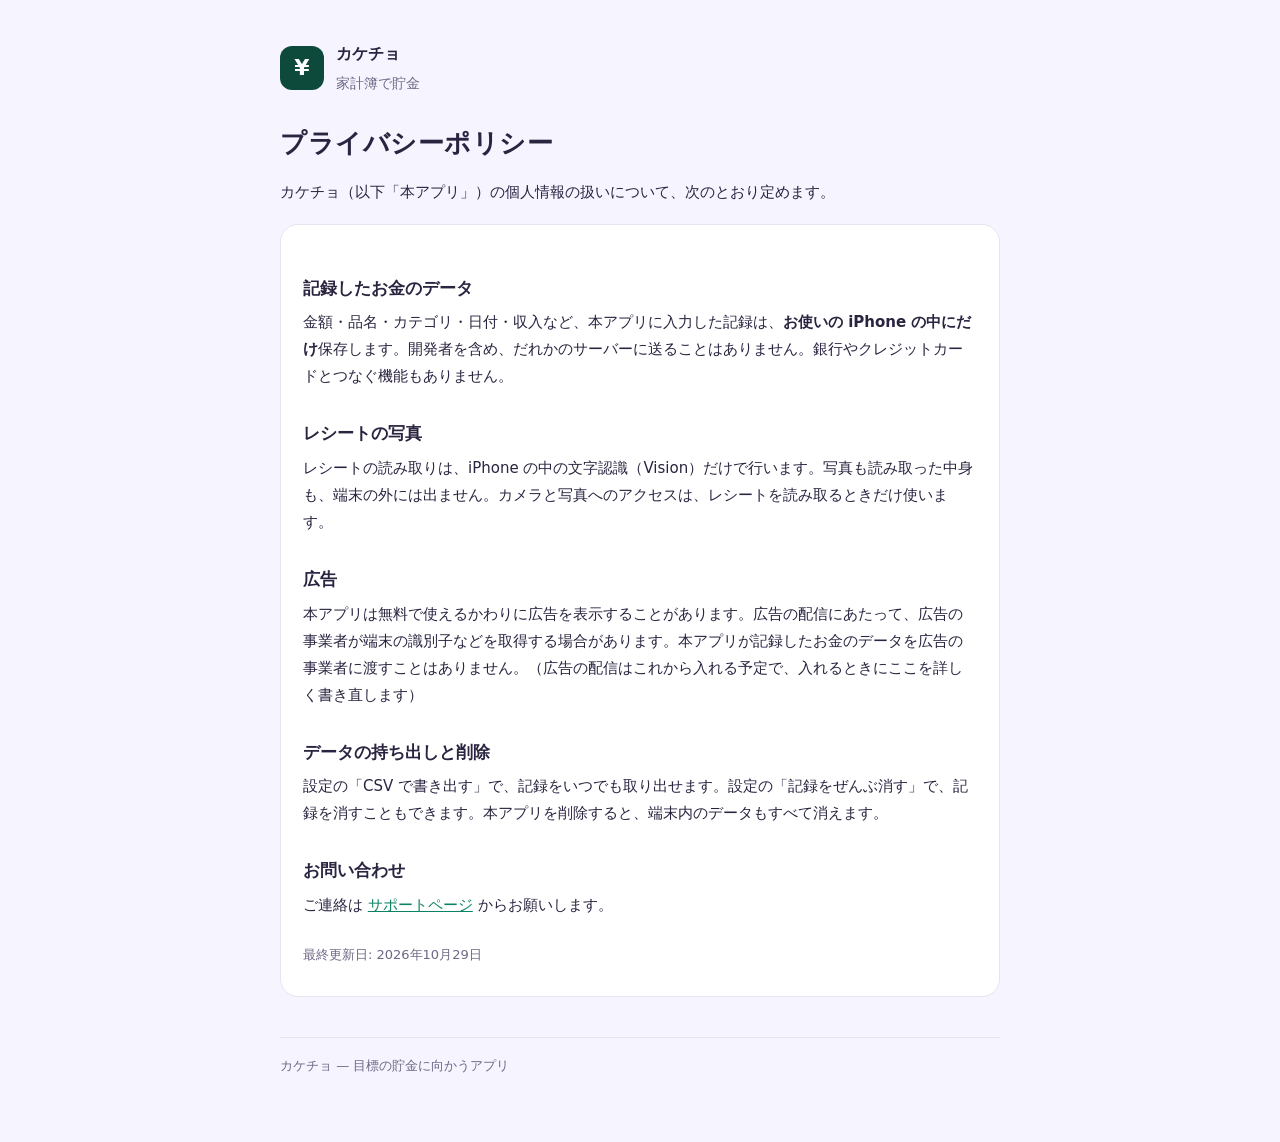
==== index.html @ c4be2d9c "カケチョのプライバシーポリシーとサポートページ App Store Connect に出す2つのURLの中身。  Co-Authored-By: Claude Sonnet 5.5 <noreply@" ====
<!doctype html>
<html lang="ja">
<head>
<meta charset="utf-8">
<meta name="viewport" content="width=device-width, initial-scale=1">
<title>プライバシーポリシー｜カケチョ</title>
<meta name="description" content="家計簿アプリ「カケチョ」のプライバシーポリシー。記録はお使いの iPhone の中にだけ保存します。">
<link rel="stylesheet" href="style.css">
</head>
<body>
<div class="wrap">
  <header>
    <div class="name">
      <div class="mark">¥</div>
      <div>
        <div style="font-weight:700">カケチョ</div>
        <div class="lead">家計簿で貯金</div>
      </div>
    </div>
    <h1>プライバシーポリシー</h1>
  </header>

  <p>カケチョ（以下「本アプリ」）の個人情報の扱いについて、次のとおり定めます。</p>

  <div class="card">
    <h2>記録したお金のデータ</h2>
    <p>金額・品名・カテゴリ・日付・収入など、本アプリに入力した記録は、<strong>お使いの iPhone の中にだけ</strong>保存します。開発者を含め、だれかのサーバーに送ることはありません。銀行やクレジットカードとつなぐ機能もありません。</p>

    <h2>レシートの写真</h2>
    <p>レシートの読み取りは、iPhone の中の文字認識（Vision）だけで行います。写真も読み取った中身も、端末の外には出ません。カメラと写真へのアクセスは、レシートを読み取るときだけ使います。</p>

    <h2>広告</h2>
    <p>本アプリは無料で使えるかわりに広告を表示することがあります。広告の配信にあたって、広告の事業者が端末の識別子などを取得する場合があります。本アプリが記録したお金のデータを広告の事業者に渡すことはありません。（広告の配信はこれから入れる予定で、入れるときにここを詳しく書き直します）</p>

    <h2>データの持ち出しと削除</h2>
    <p>設定の「CSV で書き出す」で、記録をいつでも取り出せます。設定の「記録をぜんぶ消す」で、記録を消すこともできます。本アプリを削除すると、端末内のデータもすべて消えます。</p>

    <h2>お問い合わせ</h2>
    <p>ご連絡は <a href="support/">サポートページ</a> からお願いします。</p>

    <p class="updated">最終更新日: 2026年10月29日</p>
  </div>

  <footer>カケチョ — 目標の貯金に向かうアプリ</footer>
</div>
</body>
</html>
---- style.css ----
:root {
  --ink: #2b2440;
  --muted: #6e6786;
  --ground: #f6f5ff;
  --card: #ffffff;
  --theme: #0b8266;
  --line: #e7e4f2;
}
* { box-sizing: border-box; }
body {
  margin: 0;
  padding: 0 16px 64px;
  background: var(--ground);
  color: var(--ink);
  font-family: "Hiragino Maru Gothic ProN", "Hiragino Sans", "Yu Gothic", system-ui, sans-serif;
  line-height: 1.8;
  -webkit-text-size-adjust: 100%;
}
.wrap { max-width: 720px; margin: 0 auto; }
header { padding: 40px 0 8px; }
.name { display: flex; align-items: center; gap: 12px; }
.mark {
  width: 44px; height: 44px; border-radius: 12px; flex: none;
  background: #0e4a3c; color: #fff; display: grid; place-items: center;
  font-size: 22px; font-weight: 700;
}
h1 { font-size: 26px; margin: 24px 0 4px; letter-spacing: .02em; }
h2 { font-size: 17px; margin: 28px 0 6px; }
p, li { font-size: 15px; margin: 0 0 10px; }
a { color: var(--theme); }
.card {
  background: var(--card); border-radius: 18px; padding: 20px 22px;
  margin-top: 18px; border: 1px solid var(--line);
}
.lead { color: var(--muted); font-size: 14px; margin-top: 2px; }
.updated { color: var(--muted); font-size: 13px; margin-top: 24px; }
footer { color: var(--muted); font-size: 13px; margin-top: 40px; border-top: 1px solid var(--line); padding-top: 16px; }
strong { font-weight: 700; }
@media (prefers-color-scheme: dark) {
  :root { --ink: #ece9f6; --muted: #a49cbd; --ground: #17142200; --card: #221d33; --line: #342c4c; }
  body { background: #191527; }
}
.mail {
  display: inline-block; text-decoration: none; font-weight: 700;
  border: 1px solid var(--theme); border-radius: 999px;
  padding: 10px 20px; overflow-wrap: anywhere;
}
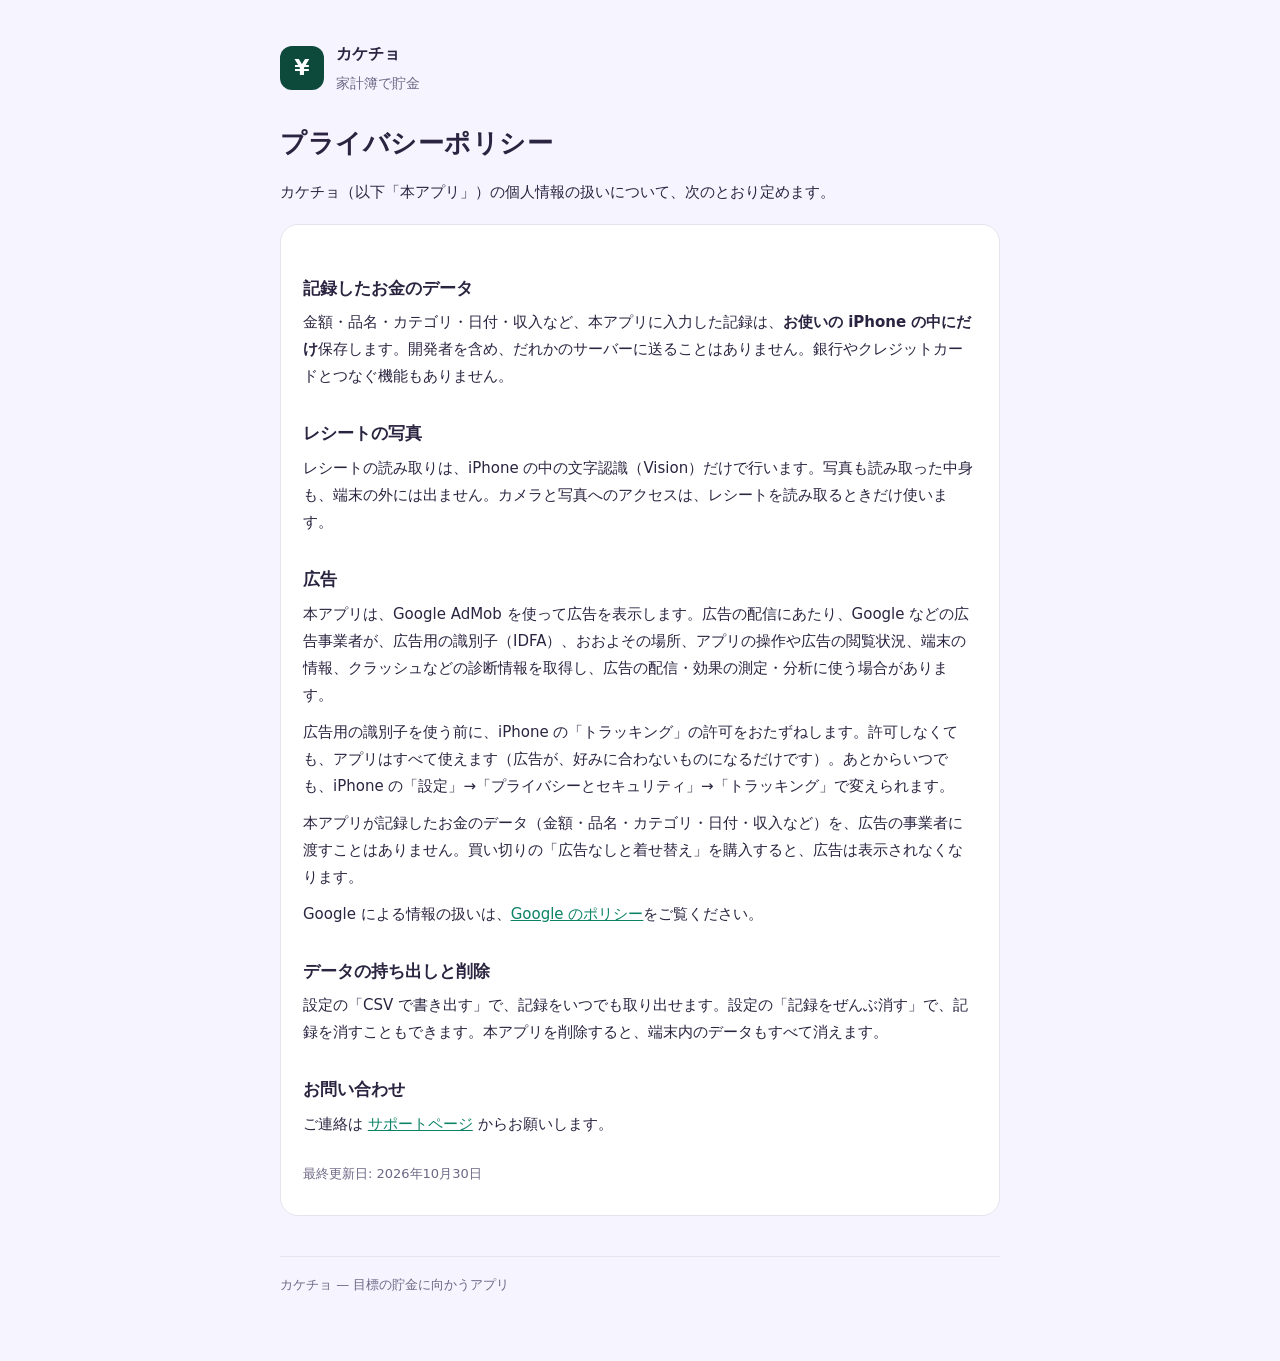
==== commit cc30854f: "プライバシーポリシーに広告(Google AdMob)のことを書いた" ====
--- a/index.html
+++ b/index.html
@@ -30,7 +30,10 @@
     <p>レシートの読み取りは、iPhone の中の文字認識（Vision）だけで行います。写真も読み取った中身も、端末の外には出ません。カメラと写真へのアクセスは、レシートを読み取るときだけ使います。</p>
 
     <h2>広告</h2>
-    <p>本アプリは無料で使えるかわりに広告を表示することがあります。広告の配信にあたって、広告の事業者が端末の識別子などを取得する場合があります。本アプリが記録したお金のデータを広告の事業者に渡すことはありません。（広告の配信はこれから入れる予定で、入れるときにここを詳しく書き直します）</p>
+    <p>本アプリは、Google AdMob を使って広告を表示します。広告の配信にあたり、Google などの広告事業者が、広告用の識別子（IDFA）、おおよその場所、アプリの操作や広告の閲覧状況、端末の情報、クラッシュなどの診断情報を取得し、広告の配信・効果の測定・分析に使う場合があります。</p>
+    <p>広告用の識別子を使う前に、iPhone の「トラッキング」の許可をおたずねします。許可しなくても、アプリはすべて使えます（広告が、好みに合わないものになるだけです）。あとからいつでも、iPhone の「設定」→「プライバシーとセキュリティ」→「トラッキング」で変えられます。</p>
+    <p>本アプリが記録したお金のデータ（金額・品名・カテゴリ・日付・収入など）を、広告の事業者に渡すことはありません。買い切りの「広告なしと着せ替え」を購入すると、広告は表示されなくなります。</p>
+    <p>Google による情報の扱いは、<a href="https://policies.google.com/technologies/partner-sites">Google のポリシー</a>をご覧ください。</p>
 
     <h2>データの持ち出しと削除</h2>
     <p>設定の「CSV で書き出す」で、記録をいつでも取り出せます。設定の「記録をぜんぶ消す」で、記録を消すこともできます。本アプリを削除すると、端末内のデータもすべて消えます。</p>
@@ -38,7 +41,7 @@
     <h2>お問い合わせ</h2>
     <p>ご連絡は <a href="support/">サポートページ</a> からお願いします。</p>
 
-    <p class="updated">最終更新日: 2026年10月29日</p>
+    <p class="updated">最終更新日: 2026年10月30日</p>
   </div>
 
   <footer>カケチョ — 目標の貯金に向かうアプリ</footer>
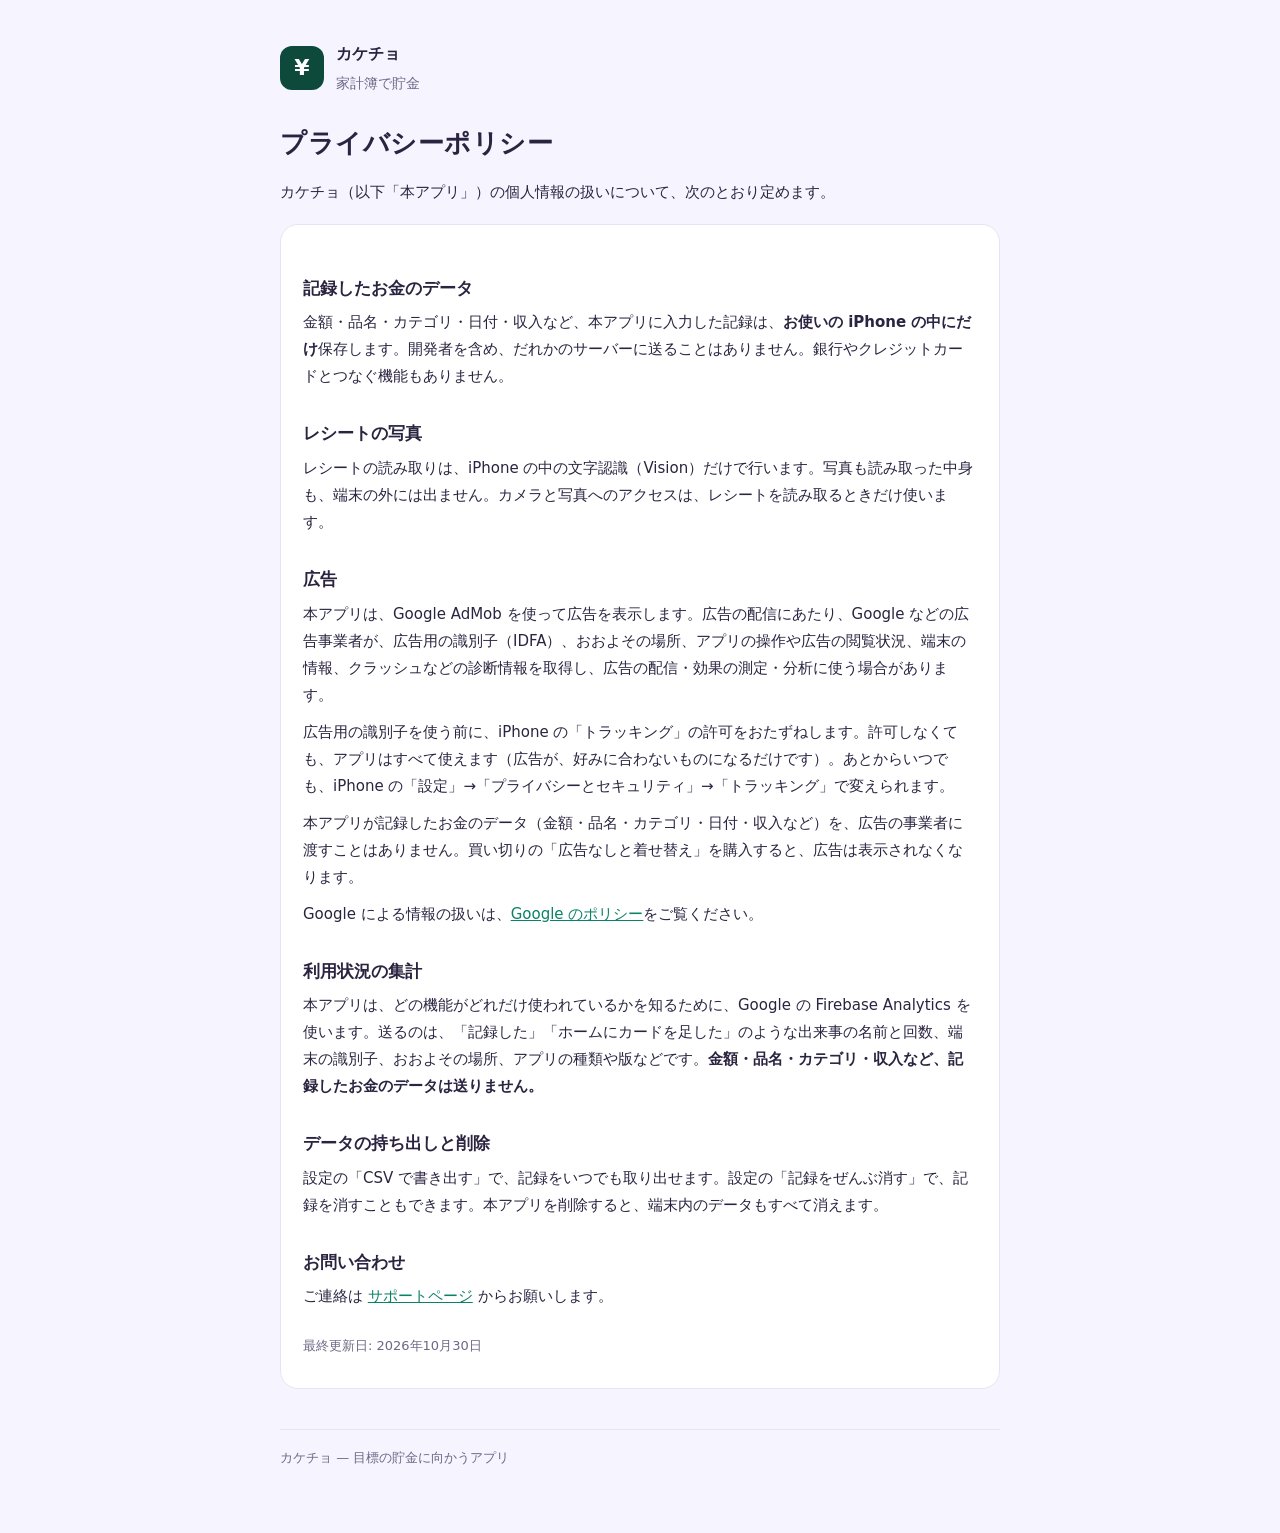
==== commit 4dc95600: "ポリシーに Firebase Analytics の説明を足した" ====
--- a/index.html
+++ b/index.html
@@ -35,6 +35,9 @@
     <p>本アプリが記録したお金のデータ（金額・品名・カテゴリ・日付・収入など）を、広告の事業者に渡すことはありません。買い切りの「広告なしと着せ替え」を購入すると、広告は表示されなくなります。</p>
     <p>Google による情報の扱いは、<a href="https://policies.google.com/technologies/partner-sites">Google のポリシー</a>をご覧ください。</p>
 
+    <h2>利用状況の集計</h2>
+    <p>本アプリは、どの機能がどれだけ使われているかを知るために、Google の Firebase Analytics を使います。送るのは、「記録した」「ホームにカードを足した」のような出来事の名前と回数、端末の識別子、おおよその場所、アプリの種類や版などです。<strong>金額・品名・カテゴリ・収入など、記録したお金のデータは送りません。</strong></p>
+
     <h2>データの持ち出しと削除</h2>
     <p>設定の「CSV で書き出す」で、記録をいつでも取り出せます。設定の「記録をぜんぶ消す」で、記録を消すこともできます。本アプリを削除すると、端末内のデータもすべて消えます。</p>
 
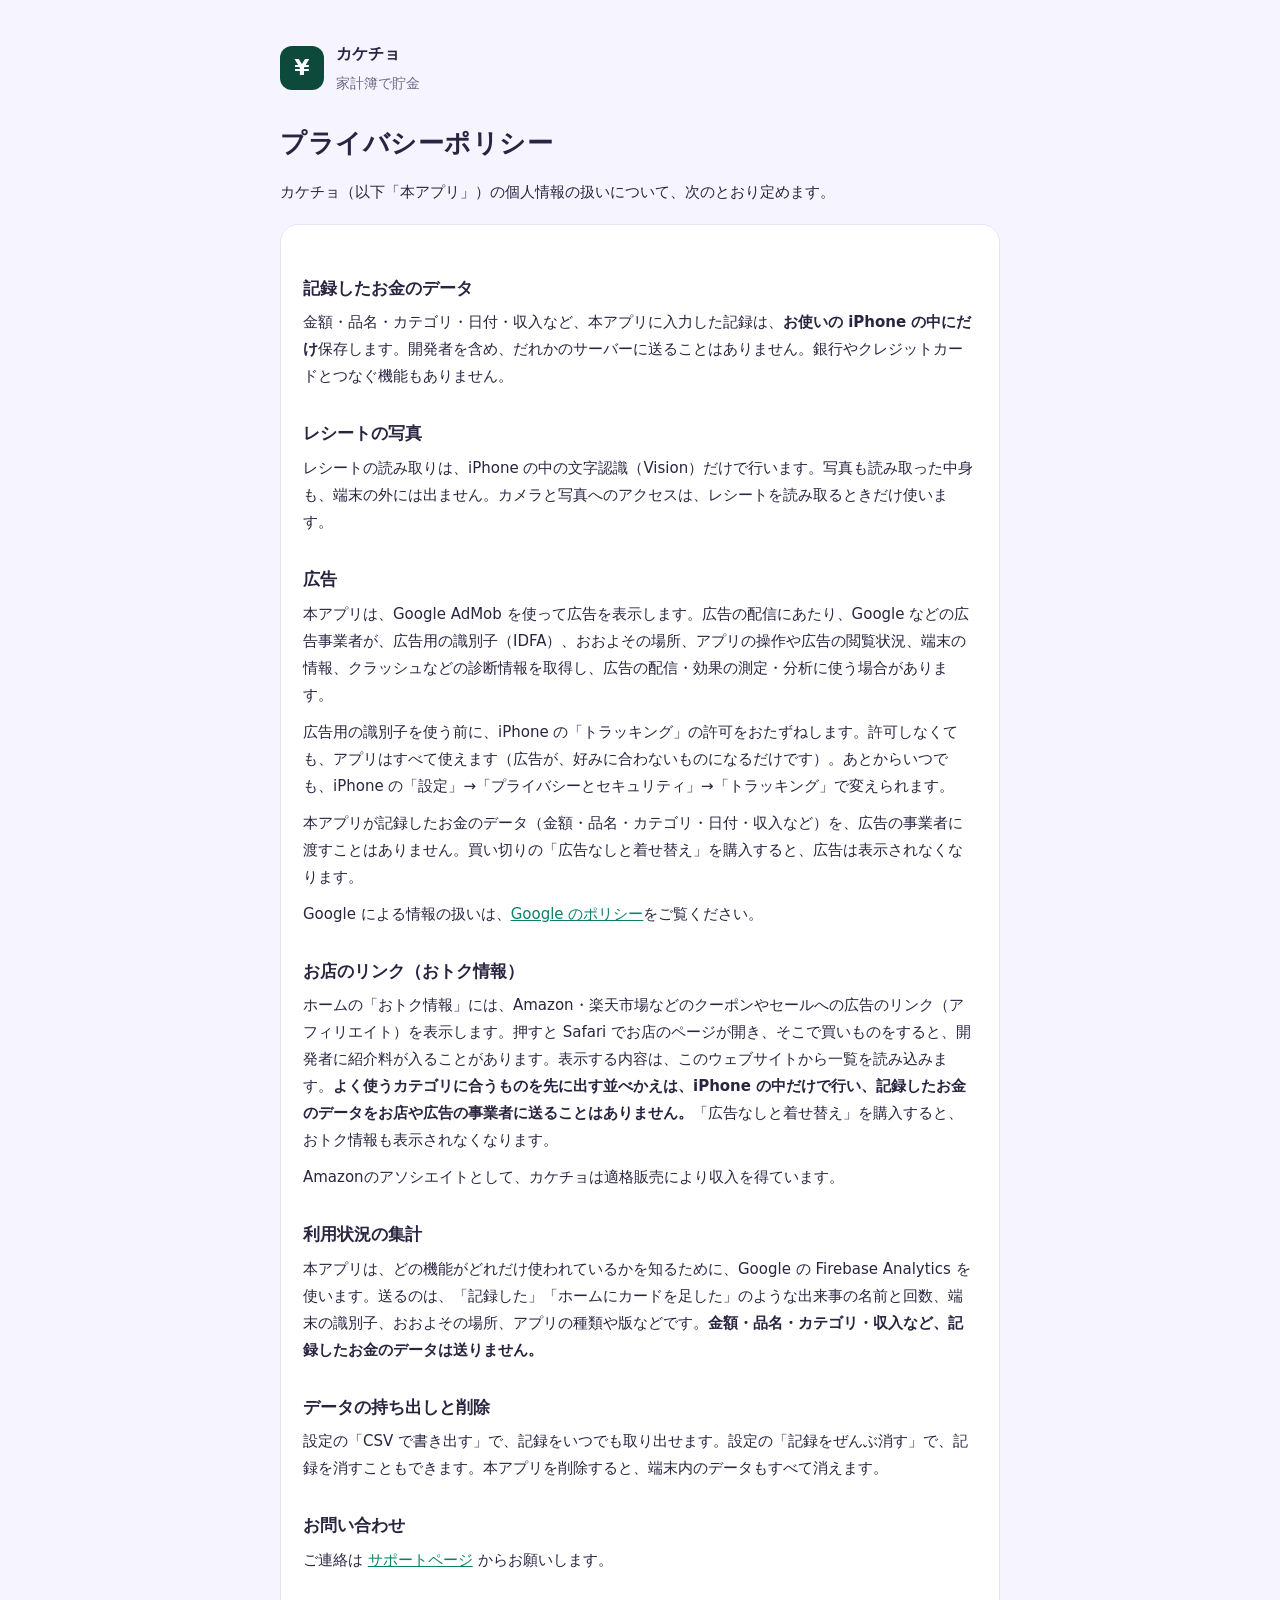
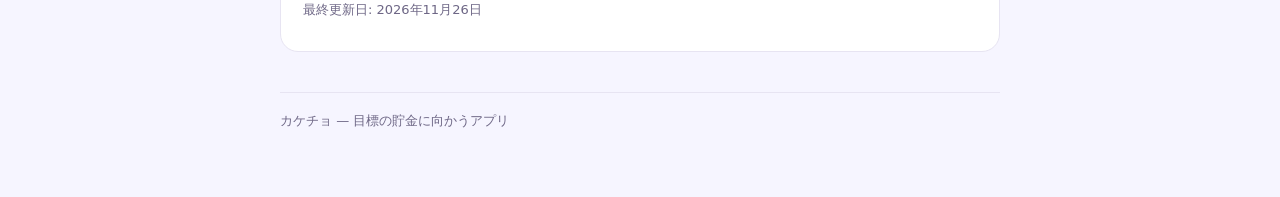
==== commit f78ae95e: "おトク情報(お店のリンク)をポリシーに足し、deals.json を置いた Co-Authored-By: Claude Opus 5.5 <noreply@anthropic.com>" ====
--- a/index.html
+++ b/index.html
@@ -35,6 +35,10 @@
     <p>本アプリが記録したお金のデータ（金額・品名・カテゴリ・日付・収入など）を、広告の事業者に渡すことはありません。買い切りの「広告なしと着せ替え」を購入すると、広告は表示されなくなります。</p>
     <p>Google による情報の扱いは、<a href="https://policies.google.com/technologies/partner-sites">Google のポリシー</a>をご覧ください。</p>
 
+    <h2>お店のリンク（おトク情報）</h2>
+    <p>ホームの「おトク情報」には、Amazon・楽天市場などのクーポンやセールへの広告のリンク（アフィリエイト）を表示します。押すと Safari でお店のページが開き、そこで買いものをすると、開発者に紹介料が入ることがあります。表示する内容は、このウェブサイトから一覧を読み込みます。<strong>よく使うカテゴリに合うものを先に出す並べかえは、iPhone の中だけで行い、記録したお金のデータをお店や広告の事業者に送ることはありません。</strong>「広告なしと着せ替え」を購入すると、おトク情報も表示されなくなります。</p>
+    <p>Amazonのアソシエイトとして、カケチョは適格販売により収入を得ています。</p>
+
     <h2>利用状況の集計</h2>
     <p>本アプリは、どの機能がどれだけ使われているかを知るために、Google の Firebase Analytics を使います。送るのは、「記録した」「ホームにカードを足した」のような出来事の名前と回数、端末の識別子、おおよその場所、アプリの種類や版などです。<strong>金額・品名・カテゴリ・収入など、記録したお金のデータは送りません。</strong></p>
 
@@ -44,7 +48,7 @@
     <h2>お問い合わせ</h2>
     <p>ご連絡は <a href="support/">サポートページ</a> からお願いします。</p>
 
-    <p class="updated">最終更新日: 2026年10月30日</p>
+    <p class="updated">最終更新日: 2026年11月26日</p>
   </div>
 
   <footer>カケチョ — 目標の貯金に向かうアプリ</footer>
